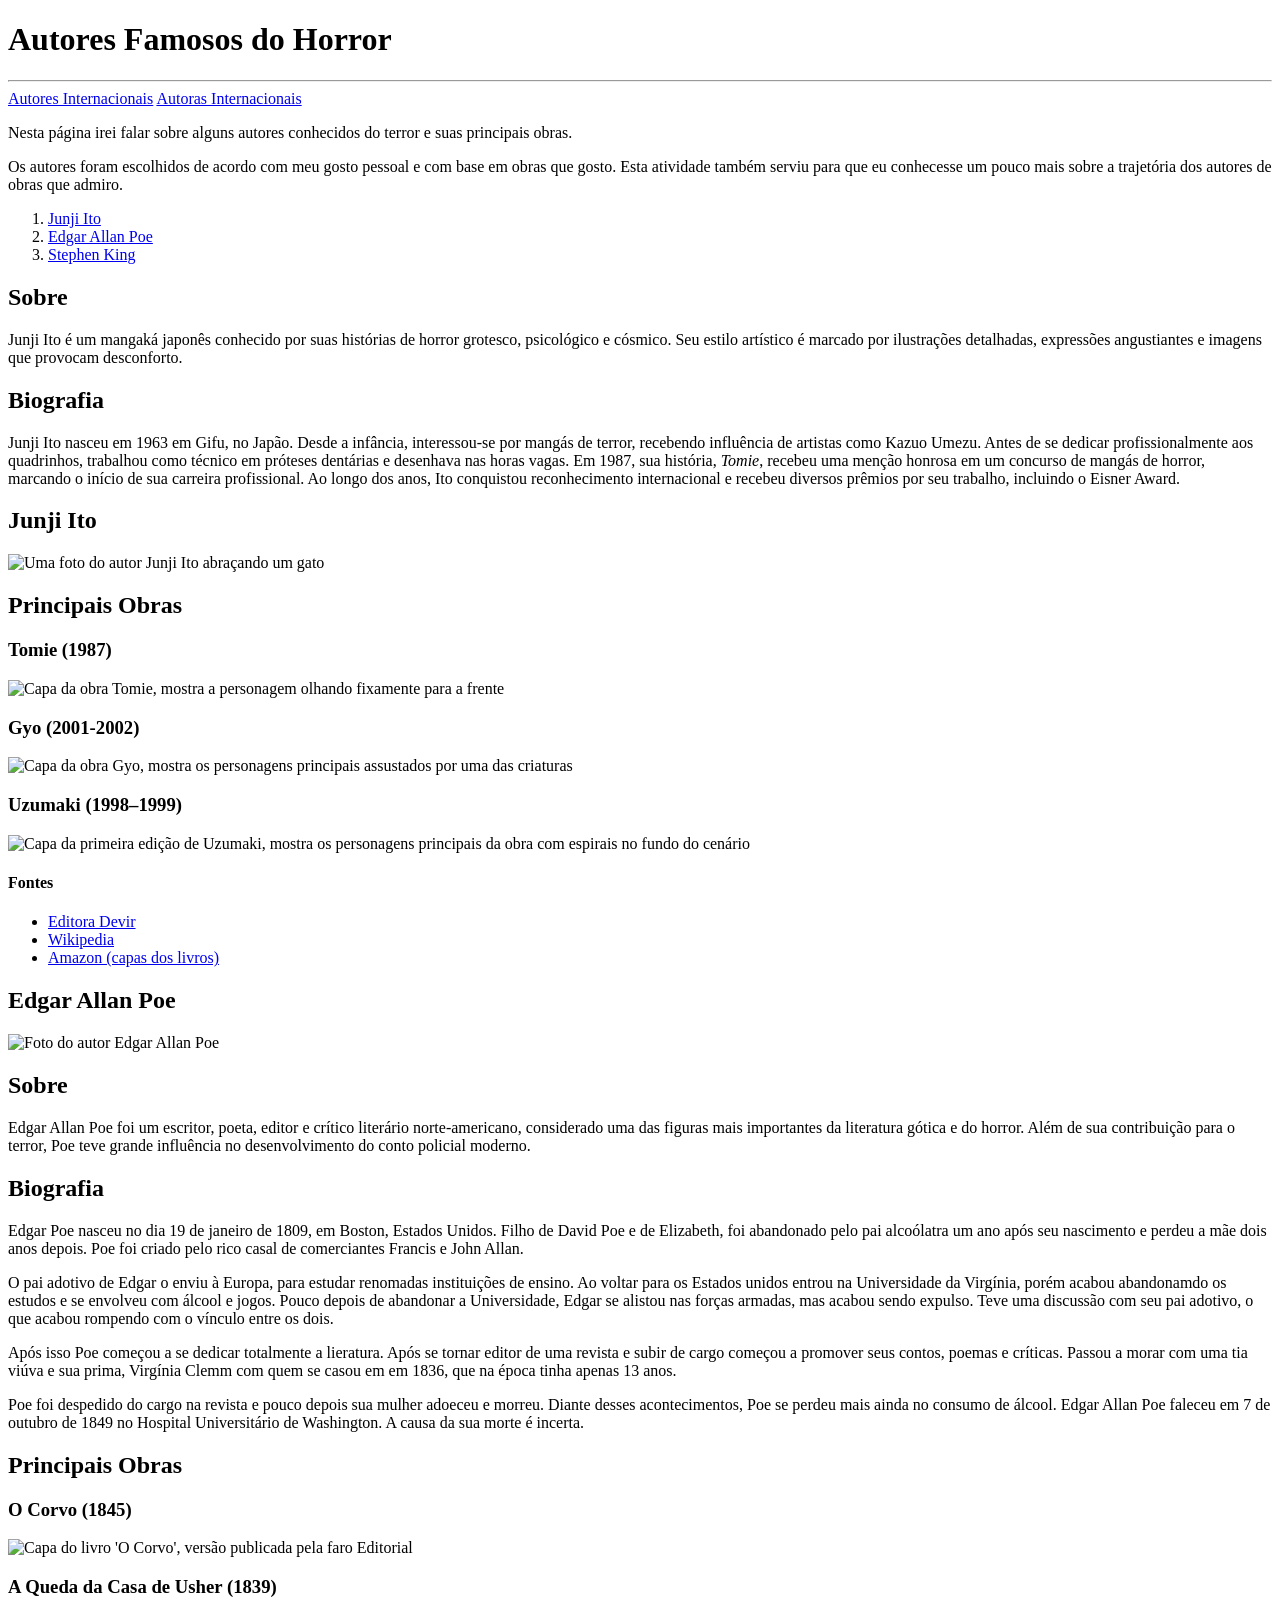
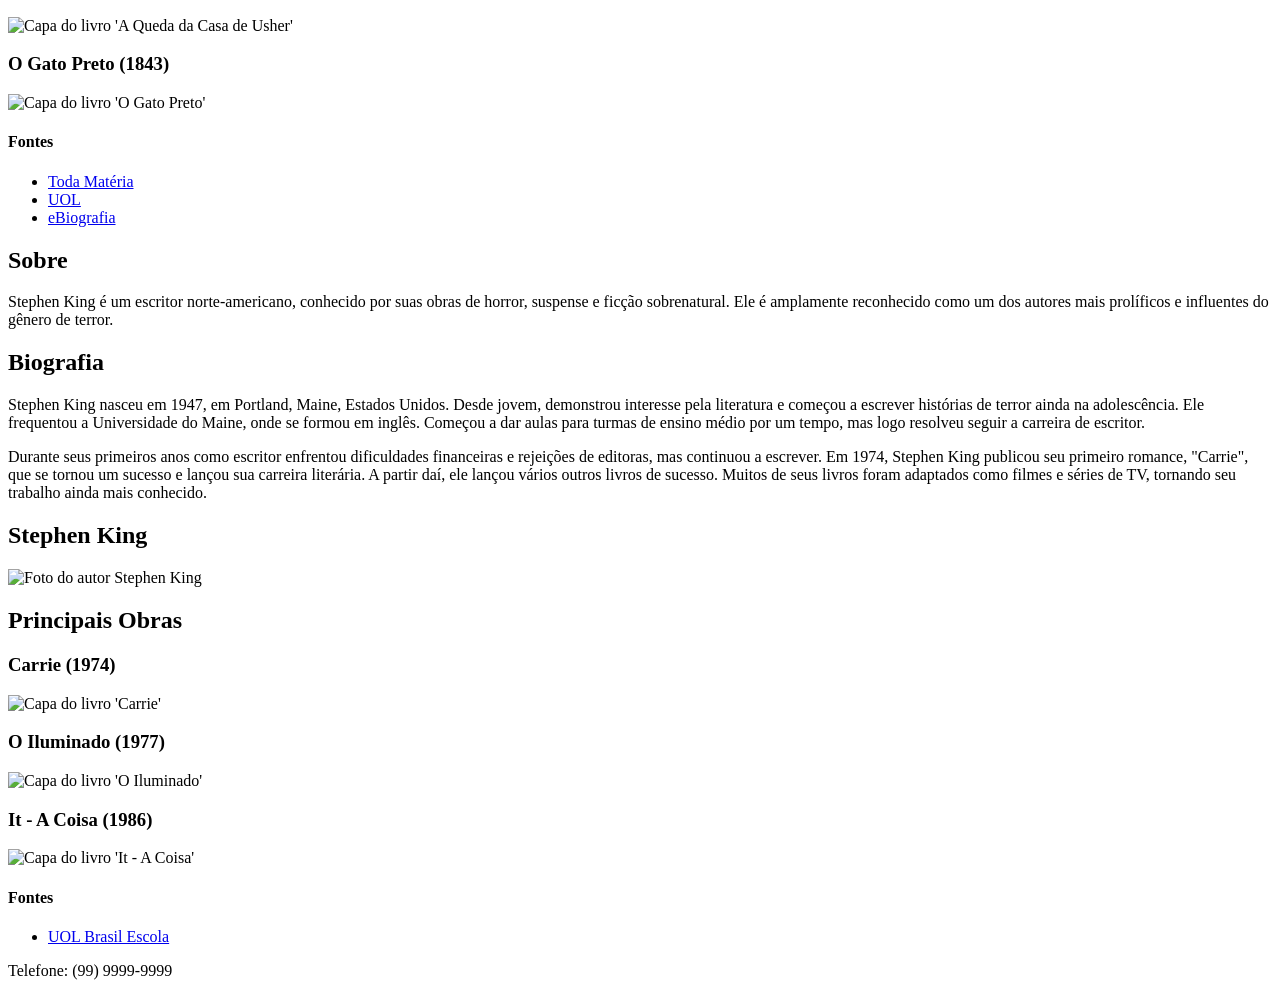
==== index.html @ 61c7def4 "Create index.html" ====
<!DOCTYPE html>
<html lang="pt-br">

<head>
    <meta charset="UTF-8">
    <meta http-equiv="X-UA-Compatible" content="IE=edge">
    <meta name="viewport" content="width=device-width, initial-scale=1.0">
    <title>Autores Famosos do Horror</title>
    <link rel="stylesheet" href="style.css">
    <link rel="preconnect" href="https://fonts.googleapis.com">
    <link rel="preconnect" href="https://fonts.gstatic.com" crossorigin>
    <!-- Fonte Cinzel -->
    <link href="https://fonts.googleapis.com/css2?family=Cinzel:wght@400..900&display=swap" rel="stylesheet">
    <!-- Fonte Lora -->
    <link rel="preconnect" href="https://fonts.googleapis.com">
    <link rel="preconnect" href="https://fonts.gstatic.com" crossorigin>
    <link href="https://fonts.googleapis.com/css2?family=Lora:ital,wght@0,400..700;1,400..700&display=swap"
        rel="stylesheet">

    <script src="script.js" defer></script>
</head>

<body>
    <header class="cabecalho">
        <h1>Autores Famosos do Horror</h1>
        <hr>        
    </header>
    <div class="menu">
        <nav>
            <a href="index.html" class="ativo">Autores Internacionais</a>
            <a href="mulheres.html">Autoras Internacionais</a>
            <span class="indicador"></span>
            
        </nav>
    </div>

    <section id="introducao">
        <p>Nesta página irei falar sobre alguns autores conhecidos do terror e suas principais obras.</p>
        <p>Os autores foram escolhidos de acordo com meu gosto pessoal e com base em obras que gosto. Esta atividade
            também serviu para que eu conhecesse um pouco mais sobre a trajetória dos autores de obras que admiro.</p>

    </section>

    <div class="lista-autores">
        <ol>
            <li><a href="#junji-ito">Junji Ito</a></li>
            <li><a href="#poe">Edgar Allan Poe</a></li>
            <li><a href="#stephen-king">Stephen King</a></li>
        </ol>
    </div>

    <section class="autor">
        <div class="sobre">
            <!-- Explicando porque o autor é conhecido   -->
            <h2>Sobre</h2>
            <p>    Junji Ito é um mangaká japonês conhecido por suas histórias de horror grotesco, psicológico e cósmico.
                Seu estilo artístico é marcado por ilustrações detalhadas, expressões angustiantes e imagens que
                provocam desconforto.

            <div class="biografia">
                <!-- Um pouco da trajetória do autor   -->
                <h2>Biografia</h2>
                <p>    Junji Ito nasceu em 1963 em Gifu, no Japão. Desde a infância, interessou-se por mangás de
                    terror, recebendo influência de artistas como Kazuo Umezu. Antes de se dedicar profissionalmente aos
                    quadrinhos, trabalhou como técnico em próteses dentárias e desenhava nas horas vagas. Em 1987, sua
                    história, <em>Tomie</em>, recebeu uma menção honrosa em um concurso de mangás de horror, marcando o início de sua
                    carreira profissional. Ao longo dos anos, Ito conquistou reconhecimento internacional e recebeu diversos
                    prêmios por seu trabalho, incluindo o Eisner Award.</p>
            </div>
            </p>
        </div>

        <div class="imagem" id="junji-ito">
            <h1>Junji Ito</h1>
            <img width="200px" src="imagens/junji-ito.jpg" alt="Uma foto do autor Junji Ito abraçando um gato ">
        </div>

        <div class="obras">
            <!-- As obras mais conhecidas pelo grande público  -->
            <h2>Principais Obras</h2>

            <article class="obra1">
                <h3>Tomie (1987)</h3>
                <img width="200" src="imagens/tomie.jpg"
                    alt="Capa da obra Tomie, mostra a personagem olhando fixamente para a frente">
            </article>

            <article class="obra2">
                <h3>Gyo (2001-2002)</h3>
                <img src="imagens/gyo.jpg"
                    alt="Capa da obra Gyo, mostra os personagens principais assustados por uma das criaturas"
                    width="200" height="290">
            </article>

            <article class="obra3">

                <h3>Uzumaki (1998–1999)</h3>
                <img src="imagens/uzumaki.jpg"
                    alt="Capa da primeira edição de Uzumaki, mostra os personagens principais da obra com espirais no fundo do cenário"
                    width="200">
                <br>
            </article>            
        </div>
        <div class="fontes">

                <!-- Onde pesquisei as informações   -->
                <h4>Fontes</h4>
                <ul>
                    <li><a href="https://editoradevir.pt/autor/junji-ito/" target="_blank">Editora Devir</a></li>
                    <li><a href="https://pt.wikipedia.org/wiki/Junji_Ito" target="_blank">Wikipedia</a></li>
                    <li><a href="https://www.amazon.com.br/Livros-Junji-Ito/s?rh=n%3A6740748011%2Cp_27%3AJunji%2BIto"
                            target="_blank">Amazon (capas dos livros)</a></li>
                </ul>
            </div>

    </section>

    <!-- Aqui começa a section de outro autor -->

    <section class="autor" id="poe">

        <div class="imagem">
            <h1>Edgar Allan Poe</h1>
            <img width="200px" src="imagens/edgar.jpg" alt="Foto do autor Edgar Allan Poe">
        </div>

        <div class="sobre">
            <!-- Explicando porque o autor é conhecido   -->
            <h2>Sobre</h2>
            <p>    Edgar Allan Poe foi um escritor, poeta, editor e crítico literário norte-americano, considerado uma das
                figuras mais importantes da literatura gótica e do horror. Além de sua contribuição para o terror, Poe
                teve grande influência no desenvolvimento do conto policial moderno.
            </p>

            <div class="biografia">
                <!-- Um pouco da trajetória do autor   -->
                <h2>Biografia</h2>

                <p>    Edgar Poe nasceu no dia 19 de janeiro de 1809, em Boston, Estados Unidos. Filho de David Poe e de
                    Elizabeth,
                    foi abandonado pelo pai alcoólatra um ano após seu nascimento e perdeu a mãe dois anos
                    depois. Poe foi criado pelo rico casal de comerciantes Francis e John Allan.
                </p>

                <p>     O pai adotivo de Edgar o enviu à Europa, para estudar renomadas instituições de ensino. Ao voltar
                    para
                    os Estados unidos entrou na Universidade da Virgínia, porém acabou abandonamdo os estudos e se
                    envolveu
                    com
                    álcool e jogos. Pouco depois de abandonar a Universidade, Edgar se alistou nas forças armadas, mas
                    acabou
                    sendo expulso. Teve uma discussão com seu pai adotivo, o que acabou rompendo com o vínculo entre
                    os dois.
                </p>

                <p>    Após isso Poe começou a se dedicar totalmente a lieratura. Após se tornar editor de uma revista e
                    subir
                    de
                    cargo começou a promover seus contos, poemas e críticas. Passou a morar com uma tia viúva e sua
                    prima,
                    Virgínia Clemm com quem se casou em em 1836, que na época tinha apenas 13 anos.
                </p>

                <p>    Poe foi despedido do cargo na revista e pouco depois sua mulher adoeceu e morreu. Diante desses
                    acontecimentos, Poe se perdeu mais ainda no consumo de álcool. Edgar Allan Poe faleceu em 7 de
                    outubro
                    de
                    1849 no Hospital Universitário de Washington. A causa da sua
                    morte é incerta.</p>
            </div>
        </div>
        
        <div class="obras">
            <!-- As obras mais conhecidas do autor  -->
            <h2>Principais Obras</h2>

            <article class="obra1">
                <h3>O Corvo (1845)</h3>
                <img src="imagens/corvo_1.jpeg" alt="Capa do livro 'O Corvo', versão publicada pela faro Editorial"
                    width="200">
            </article>

            <article class="obra2">
                <h3>A Queda da Casa de Usher (1839)</h3>
                <img src="imagens/casa_1.jpeg" alt="Capa do livro 'A Queda da Casa de Usher'" width="200" height="290">
                <br>
            </article>
            <article class="obra3">
                <h3>O Gato Preto (1843)</h3>
                <img src="imagens/gato1_1.jpeg" alt="Capa do livro 'O Gato Preto'" width="200" height="290">
                <br>
            </article>
            <div class="fontes">
                <!-- Onde pesquisei as informações   -->
                <h4>Fontes</h4>
                <ul>
                    <li><a href="https://www.todamateria.com.br/edgar-allan-poe/" target="_blank">Toda Matéria</a></li>
                    <li><a href="https://brasilescola.uol.com.br/biografia/edgar-allan-poe.htm" target="_blank">UOL</a>
                    </li>
                    <li><a href="https://www.ebiografia.com/edgar_allan_poe/" target="_blank">eBiografia</a></li>
                </ul>
            </div>
        </div>
    </section>

    <section class="autor" id="stephen-king">

        <div class="sobre">
            <!-- Explicando porque o autor é conhecido   -->
            <h2>Sobre</h2>
            <p>    Stephen King é um escritor norte-americano, conhecido por suas obras de horror, suspense e ficção
                sobrenatural. Ele é amplamente reconhecido como um dos autores mais prolíficos e influentes do gênero de
                terror.
            </p>

            <div class="biografia">
                <!-- Um pouco da trajetória do autor   -->
                <h2>Biografia</h2>

                <p>    Stephen King nasceu em 1947, em Portland, Maine, Estados Unidos. Desde jovem, demonstrou
                    interesse pela literatura e começou a escrever histórias de terror ainda na adolescência. Ele
                    frequentou a Universidade do Maine, onde se formou em inglês. Começou a dar aulas para turmas de
                    ensino
                    médio por um tempo, mas logo resolveu seguir a carreira de escritor.</p>

                <p>     Durante seus primeiros anos como escritor
                    enfrentou dificuldades financeiras e rejeições de editoras, mas continuou a escrever.
                    Em 1974, Stephen King publicou seu primeiro romance, "Carrie", que se tornou um sucesso e lançou sua
                    carreira literária. A partir daí, ele lançou vários outros livros de sucesso. Muitos de seus livros
                    foram
                    adaptados como filmes e séries de TV, tornando seu trabalho ainda mais conhecido.</p>

            </div>

        </div>

        <div class="imagem">
            <h1>Stephen King</h1>
            <img width="200px" src="imagens/king.jpg" alt="Foto do autor Stephen King">
        </div>

        <div class="obras">
            <!-- As obras mais conhecidas do autor  -->
            <h2>Principais Obras</h2>

            <article class="obra1">
                <h3>Carrie (1974)</h3>
                <img src="imagens/carrie.jpg" alt="Capa do livro 'Carrie'" width="200" height="290">
                <br>
            </article>

            <article class="obra2">
                <h3>O Iluminado (1977)</h3>
                <img src="imagens/iluminado.jpg" alt="Capa do livro 'O Iluminado'" , width="200" height="290">
            </article>

            <article class="obra3">
                <h3>It - A Coisa (1986)</h3>
                <img src="imagens/it.jpg" alt="Capa do livro 'It - A Coisa'" width="200" height="290 ">
                <br>
            </article>
            <div class="fontes">
                <!-- Onde pesquisei as informações   -->
                <h4>Fontes</h4>
                <ul>
                    <li><a href="https://brasilescola.uol.com.br/biografia/stephen-king.htm" target="_blank">UOL Brasil
                            Escola</a></li>

                </ul>
            </div>
        </div>

    </section>

    <footer>
        <p>Telefone: (99) 9999-9999</p>
    </footer>

</body>

</html>
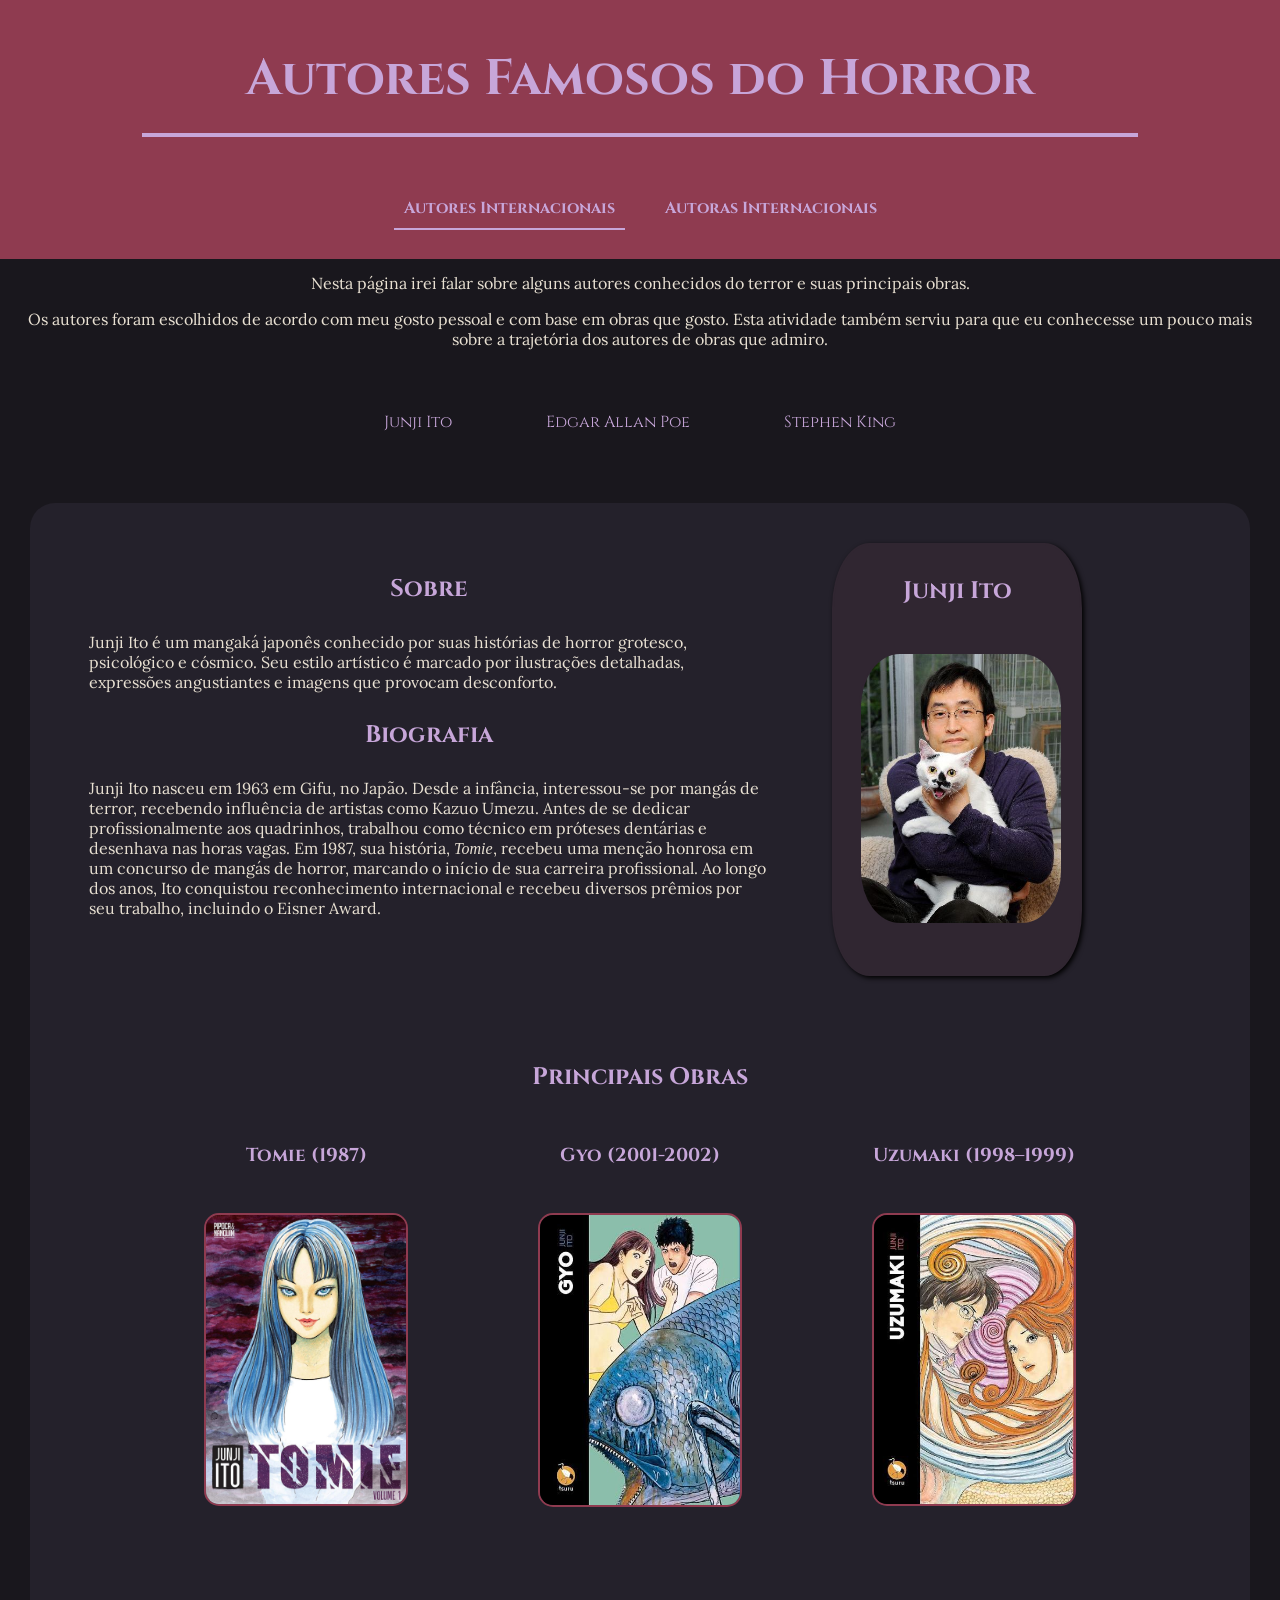
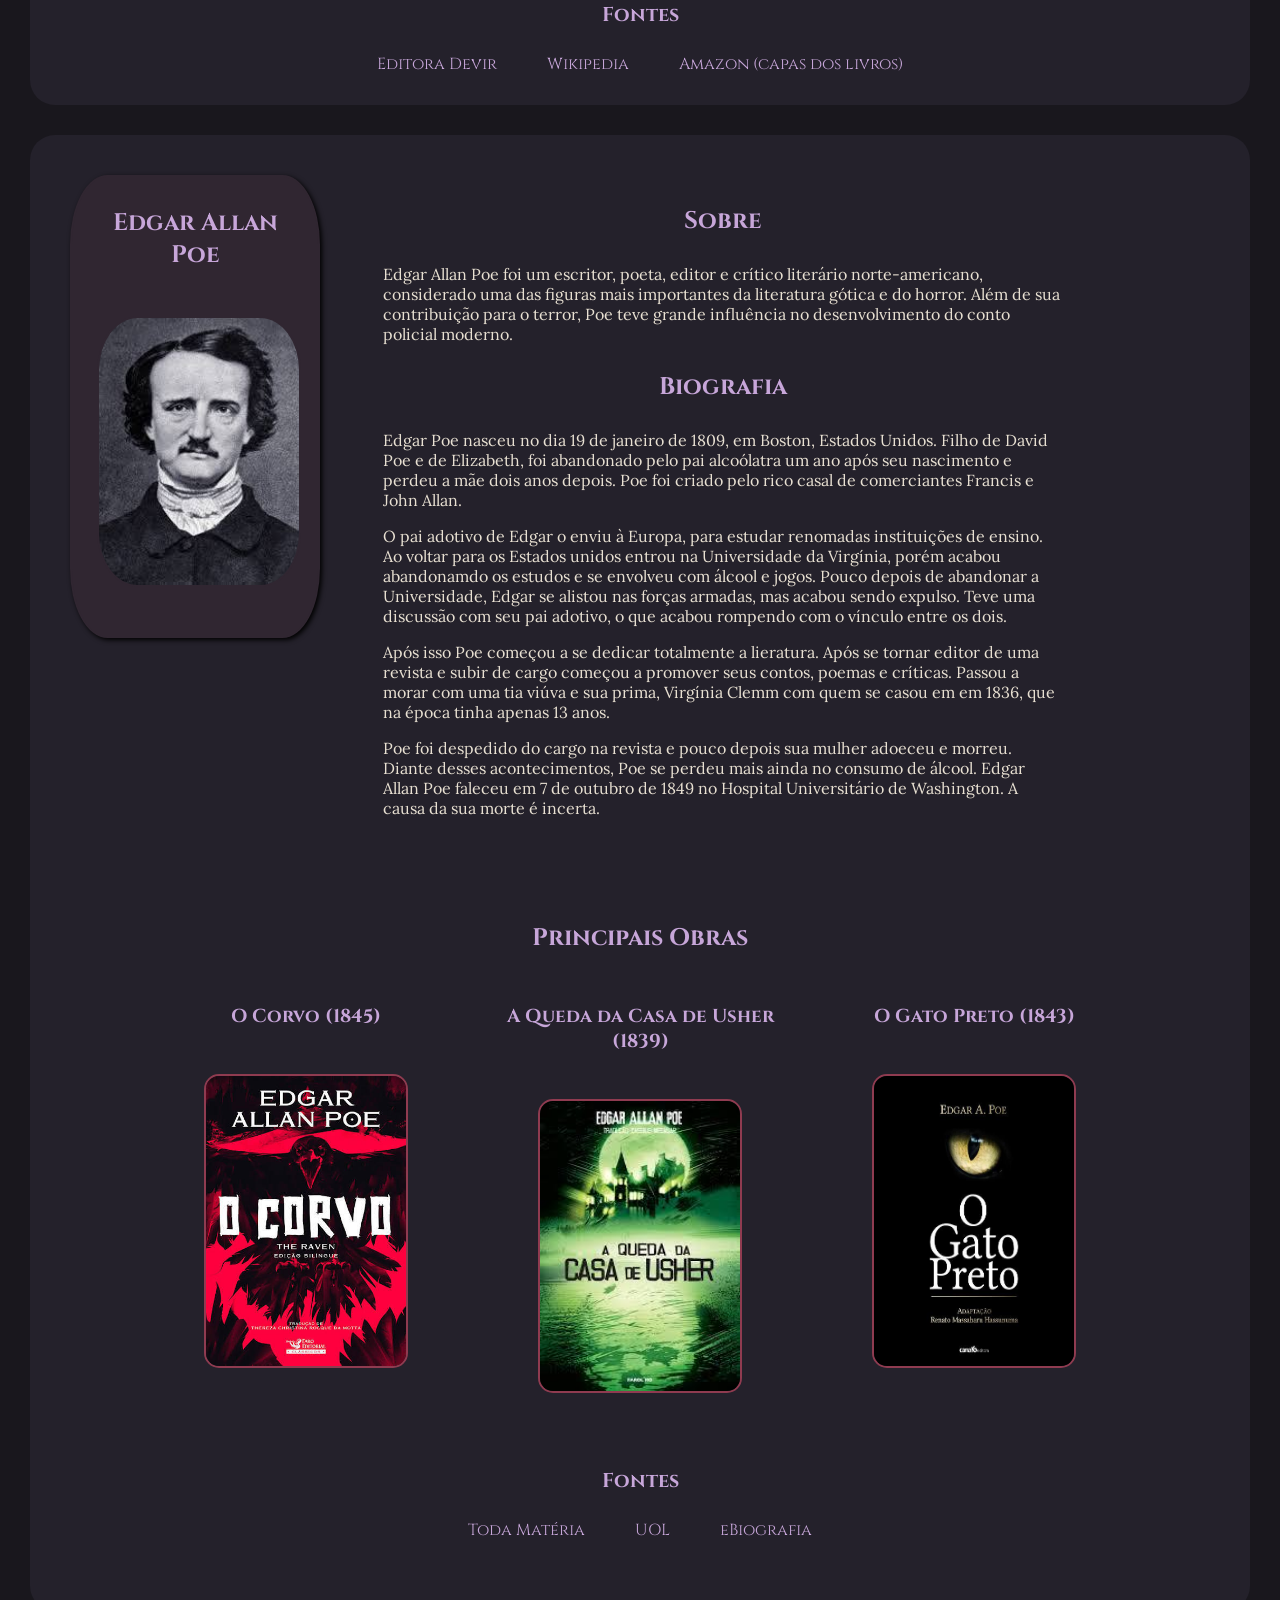
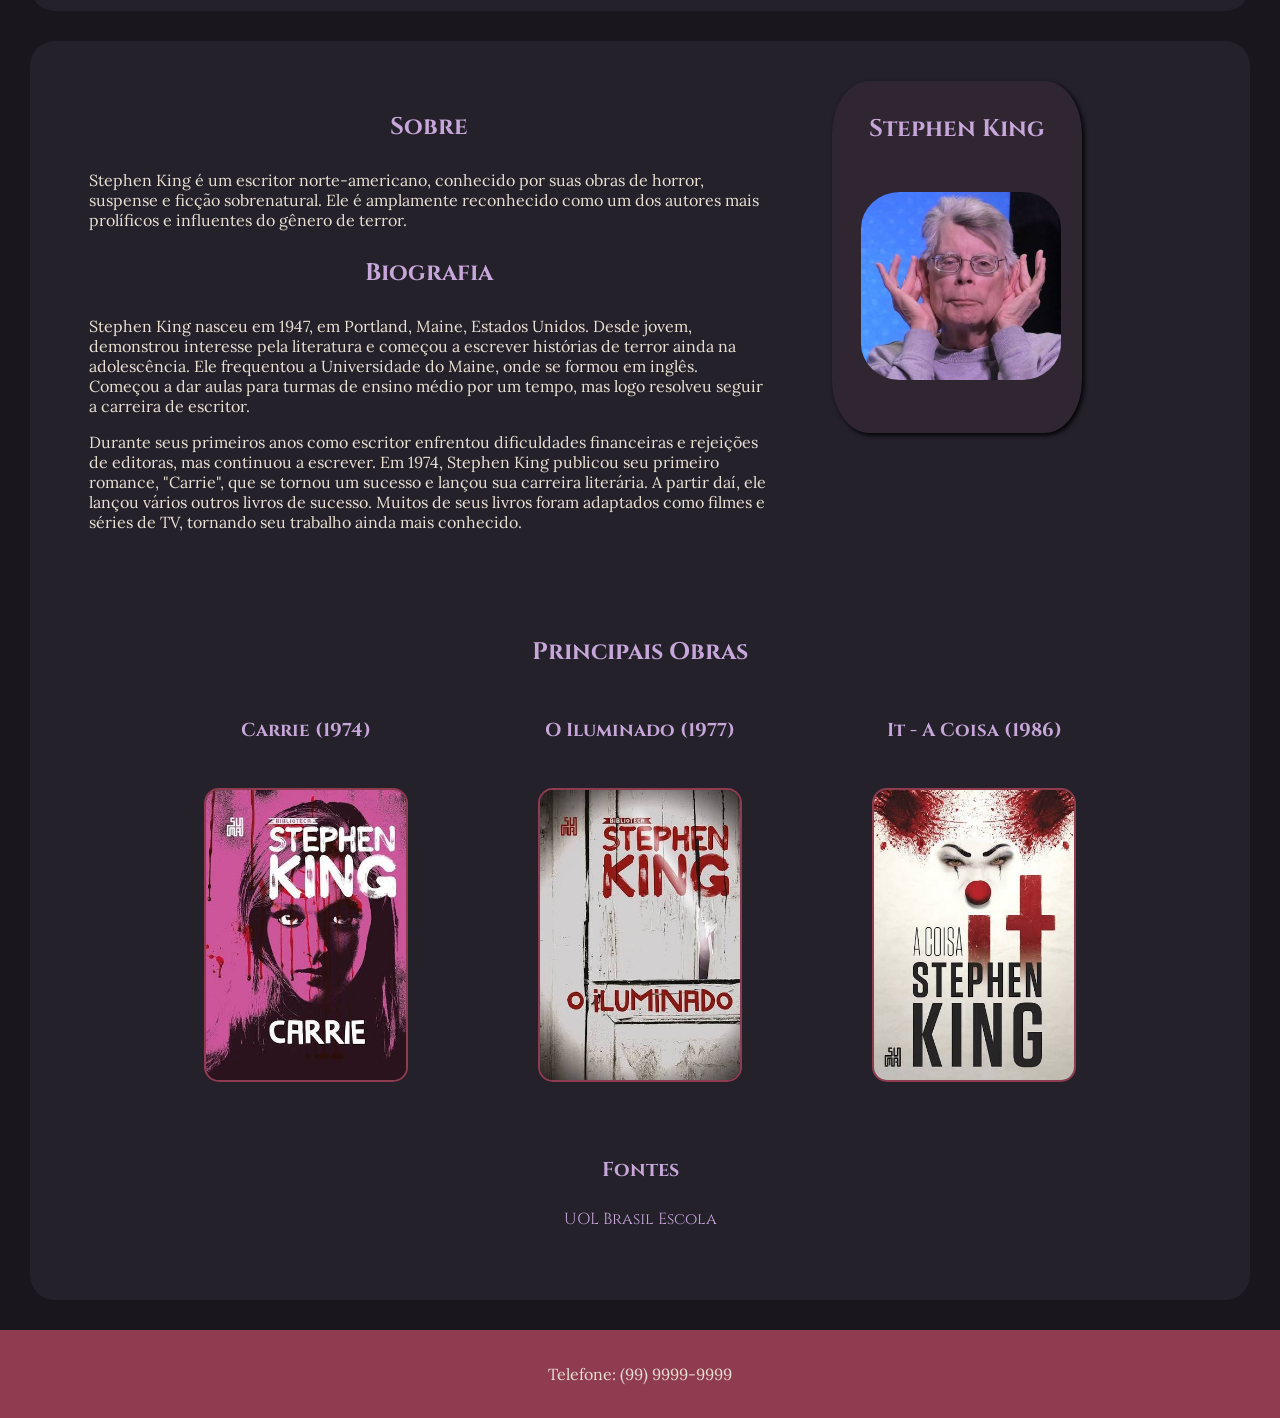
==== commit 9683548a: "Add files via upload" ====
--- a/index.html
+++ b/index.html
@@ -1,281 +1,281 @@
-<!DOCTYPE html>
-<html lang="pt-br">
-
-<head>
-    <meta charset="UTF-8">
-    <meta http-equiv="X-UA-Compatible" content="IE=edge">
-    <meta name="viewport" content="width=device-width, initial-scale=1.0">
-    <title>Autores Famosos do Horror</title>
-    <link rel="stylesheet" href="style.css">
-    <link rel="preconnect" href="https://fonts.googleapis.com">
-    <link rel="preconnect" href="https://fonts.gstatic.com" crossorigin>
-    <!-- Fonte Cinzel -->
-    <link href="https://fonts.googleapis.com/css2?family=Cinzel:wght@400..900&display=swap" rel="stylesheet">
-    <!-- Fonte Lora -->
-    <link rel="preconnect" href="https://fonts.googleapis.com">
-    <link rel="preconnect" href="https://fonts.gstatic.com" crossorigin>
-    <link href="https://fonts.googleapis.com/css2?family=Lora:ital,wght@0,400..700;1,400..700&display=swap"
-        rel="stylesheet">
-
-    <script src="script.js" defer></script>
-</head>
-
-<body>
-    <header class="cabecalho">
-        <h1>Autores Famosos do Horror</h1>
-        <hr>        
-    </header>
-    <div class="menu">
-        <nav>
-            <a href="index.html" class="ativo">Autores Internacionais</a>
-            <a href="mulheres.html">Autoras Internacionais</a>
-            <span class="indicador"></span>
-            
-        </nav>
-    </div>
-
-    <section id="introducao">
-        <p>Nesta página irei falar sobre alguns autores conhecidos do terror e suas principais obras.</p>
-        <p>Os autores foram escolhidos de acordo com meu gosto pessoal e com base em obras que gosto. Esta atividade
-            também serviu para que eu conhecesse um pouco mais sobre a trajetória dos autores de obras que admiro.</p>
-
-    </section>
-
-    <div class="lista-autores">
-        <ol>
-            <li><a href="#junji-ito">Junji Ito</a></li>
-            <li><a href="#poe">Edgar Allan Poe</a></li>
-            <li><a href="#stephen-king">Stephen King</a></li>
-        </ol>
-    </div>
-
-    <section class="autor">
-        <div class="sobre">
-            <!-- Explicando porque o autor é conhecido   -->
-            <h2>Sobre</h2>
-            <p>    Junji Ito é um mangaká japonês conhecido por suas histórias de horror grotesco, psicológico e cósmico.
-                Seu estilo artístico é marcado por ilustrações detalhadas, expressões angustiantes e imagens que
-                provocam desconforto.
-
-            <div class="biografia">
-                <!-- Um pouco da trajetória do autor   -->
-                <h2>Biografia</h2>
-                <p>    Junji Ito nasceu em 1963 em Gifu, no Japão. Desde a infância, interessou-se por mangás de
-                    terror, recebendo influência de artistas como Kazuo Umezu. Antes de se dedicar profissionalmente aos
-                    quadrinhos, trabalhou como técnico em próteses dentárias e desenhava nas horas vagas. Em 1987, sua
-                    história, <em>Tomie</em>, recebeu uma menção honrosa em um concurso de mangás de horror, marcando o início de sua
-                    carreira profissional. Ao longo dos anos, Ito conquistou reconhecimento internacional e recebeu diversos
-                    prêmios por seu trabalho, incluindo o Eisner Award.</p>
-            </div>
-            </p>
-        </div>
-
-        <div class="imagem" id="junji-ito">
-            <h1>Junji Ito</h1>
-            <img width="200px" src="imagens/junji-ito.jpg" alt="Uma foto do autor Junji Ito abraçando um gato ">
-        </div>
-
-        <div class="obras">
-            <!-- As obras mais conhecidas pelo grande público  -->
-            <h2>Principais Obras</h2>
-
-            <article class="obra1">
-                <h3>Tomie (1987)</h3>
-                <img width="200" src="imagens/tomie.jpg"
-                    alt="Capa da obra Tomie, mostra a personagem olhando fixamente para a frente">
-            </article>
-
-            <article class="obra2">
-                <h3>Gyo (2001-2002)</h3>
-                <img src="imagens/gyo.jpg"
-                    alt="Capa da obra Gyo, mostra os personagens principais assustados por uma das criaturas"
-                    width="200" height="290">
-            </article>
-
-            <article class="obra3">
-
-                <h3>Uzumaki (1998–1999)</h3>
-                <img src="imagens/uzumaki.jpg"
-                    alt="Capa da primeira edição de Uzumaki, mostra os personagens principais da obra com espirais no fundo do cenário"
-                    width="200">
-                <br>
-            </article>            
-        </div>
-        <div class="fontes">
-
-                <!-- Onde pesquisei as informações   -->
-                <h4>Fontes</h4>
-                <ul>
-                    <li><a href="https://editoradevir.pt/autor/junji-ito/" target="_blank">Editora Devir</a></li>
-                    <li><a href="https://pt.wikipedia.org/wiki/Junji_Ito" target="_blank">Wikipedia</a></li>
-                    <li><a href="https://www.amazon.com.br/Livros-Junji-Ito/s?rh=n%3A6740748011%2Cp_27%3AJunji%2BIto"
-                            target="_blank">Amazon (capas dos livros)</a></li>
-                </ul>
-            </div>
-
-    </section>
-
-    <!-- Aqui começa a section de outro autor -->
-
-    <section class="autor" id="poe">
-
-        <div class="imagem">
-            <h1>Edgar Allan Poe</h1>
-            <img width="200px" src="imagens/edgar.jpg" alt="Foto do autor Edgar Allan Poe">
-        </div>
-
-        <div class="sobre">
-            <!-- Explicando porque o autor é conhecido   -->
-            <h2>Sobre</h2>
-            <p>    Edgar Allan Poe foi um escritor, poeta, editor e crítico literário norte-americano, considerado uma das
-                figuras mais importantes da literatura gótica e do horror. Além de sua contribuição para o terror, Poe
-                teve grande influência no desenvolvimento do conto policial moderno.
-            </p>
-
-            <div class="biografia">
-                <!-- Um pouco da trajetória do autor   -->
-                <h2>Biografia</h2>
-
-                <p>    Edgar Poe nasceu no dia 19 de janeiro de 1809, em Boston, Estados Unidos. Filho de David Poe e de
-                    Elizabeth,
-                    foi abandonado pelo pai alcoólatra um ano após seu nascimento e perdeu a mãe dois anos
-                    depois. Poe foi criado pelo rico casal de comerciantes Francis e John Allan.
-                </p>
-
-                <p>     O pai adotivo de Edgar o enviu à Europa, para estudar renomadas instituições de ensino. Ao voltar
-                    para
-                    os Estados unidos entrou na Universidade da Virgínia, porém acabou abandonamdo os estudos e se
-                    envolveu
-                    com
-                    álcool e jogos. Pouco depois de abandonar a Universidade, Edgar se alistou nas forças armadas, mas
-                    acabou
-                    sendo expulso. Teve uma discussão com seu pai adotivo, o que acabou rompendo com o vínculo entre
-                    os dois.
-                </p>
-
-                <p>    Após isso Poe começou a se dedicar totalmente a lieratura. Após se tornar editor de uma revista e
-                    subir
-                    de
-                    cargo começou a promover seus contos, poemas e críticas. Passou a morar com uma tia viúva e sua
-                    prima,
-                    Virgínia Clemm com quem se casou em em 1836, que na época tinha apenas 13 anos.
-                </p>
-
-                <p>    Poe foi despedido do cargo na revista e pouco depois sua mulher adoeceu e morreu. Diante desses
-                    acontecimentos, Poe se perdeu mais ainda no consumo de álcool. Edgar Allan Poe faleceu em 7 de
-                    outubro
-                    de
-                    1849 no Hospital Universitário de Washington. A causa da sua
-                    morte é incerta.</p>
-            </div>
-        </div>
-        
-        <div class="obras">
-            <!-- As obras mais conhecidas do autor  -->
-            <h2>Principais Obras</h2>
-
-            <article class="obra1">
-                <h3>O Corvo (1845)</h3>
-                <img src="imagens/corvo_1.jpeg" alt="Capa do livro 'O Corvo', versão publicada pela faro Editorial"
-                    width="200">
-            </article>
-
-            <article class="obra2">
-                <h3>A Queda da Casa de Usher (1839)</h3>
-                <img src="imagens/casa_1.jpeg" alt="Capa do livro 'A Queda da Casa de Usher'" width="200" height="290">
-                <br>
-            </article>
-            <article class="obra3">
-                <h3>O Gato Preto (1843)</h3>
-                <img src="imagens/gato1_1.jpeg" alt="Capa do livro 'O Gato Preto'" width="200" height="290">
-                <br>
-            </article>
-            <div class="fontes">
-                <!-- Onde pesquisei as informações   -->
-                <h4>Fontes</h4>
-                <ul>
-                    <li><a href="https://www.todamateria.com.br/edgar-allan-poe/" target="_blank">Toda Matéria</a></li>
-                    <li><a href="https://brasilescola.uol.com.br/biografia/edgar-allan-poe.htm" target="_blank">UOL</a>
-                    </li>
-                    <li><a href="https://www.ebiografia.com/edgar_allan_poe/" target="_blank">eBiografia</a></li>
-                </ul>
-            </div>
-        </div>
-    </section>
-
-    <section class="autor" id="stephen-king">
-
-        <div class="sobre">
-            <!-- Explicando porque o autor é conhecido   -->
-            <h2>Sobre</h2>
-            <p>    Stephen King é um escritor norte-americano, conhecido por suas obras de horror, suspense e ficção
-                sobrenatural. Ele é amplamente reconhecido como um dos autores mais prolíficos e influentes do gênero de
-                terror.
-            </p>
-
-            <div class="biografia">
-                <!-- Um pouco da trajetória do autor   -->
-                <h2>Biografia</h2>
-
-                <p>    Stephen King nasceu em 1947, em Portland, Maine, Estados Unidos. Desde jovem, demonstrou
-                    interesse pela literatura e começou a escrever histórias de terror ainda na adolescência. Ele
-                    frequentou a Universidade do Maine, onde se formou em inglês. Começou a dar aulas para turmas de
-                    ensino
-                    médio por um tempo, mas logo resolveu seguir a carreira de escritor.</p>
-
-                <p>     Durante seus primeiros anos como escritor
-                    enfrentou dificuldades financeiras e rejeições de editoras, mas continuou a escrever.
-                    Em 1974, Stephen King publicou seu primeiro romance, "Carrie", que se tornou um sucesso e lançou sua
-                    carreira literária. A partir daí, ele lançou vários outros livros de sucesso. Muitos de seus livros
-                    foram
-                    adaptados como filmes e séries de TV, tornando seu trabalho ainda mais conhecido.</p>
-
-            </div>
-
-        </div>
-
-        <div class="imagem">
-            <h1>Stephen King</h1>
-            <img width="200px" src="imagens/king.jpg" alt="Foto do autor Stephen King">
-        </div>
-
-        <div class="obras">
-            <!-- As obras mais conhecidas do autor  -->
-            <h2>Principais Obras</h2>
-
-            <article class="obra1">
-                <h3>Carrie (1974)</h3>
-                <img src="imagens/carrie.jpg" alt="Capa do livro 'Carrie'" width="200" height="290">
-                <br>
-            </article>
-
-            <article class="obra2">
-                <h3>O Iluminado (1977)</h3>
-                <img src="imagens/iluminado.jpg" alt="Capa do livro 'O Iluminado'" , width="200" height="290">
-            </article>
-
-            <article class="obra3">
-                <h3>It - A Coisa (1986)</h3>
-                <img src="imagens/it.jpg" alt="Capa do livro 'It - A Coisa'" width="200" height="290 ">
-                <br>
-            </article>
-            <div class="fontes">
-                <!-- Onde pesquisei as informações   -->
-                <h4>Fontes</h4>
-                <ul>
-                    <li><a href="https://brasilescola.uol.com.br/biografia/stephen-king.htm" target="_blank">UOL Brasil
-                            Escola</a></li>
-
-                </ul>
-            </div>
-        </div>
-
-    </section>
-
-    <footer>
-        <p>Telefone: (99) 9999-9999</p>
-    </footer>
-
-</body>
-
-</html>
+<!DOCTYPE html>
+<html lang="pt-br">
+
+<head>
+    <meta charset="UTF-8">
+    <meta http-equiv="X-UA-Compatible" content="IE=edge">
+    <meta name="viewport" content="width=device-width, initial-scale=1.0">
+    <title>Autores Famosos do Horror</title>
+    <link rel="stylesheet" href="style.css">
+    <link rel="preconnect" href="https://fonts.googleapis.com">
+    <link rel="preconnect" href="https://fonts.gstatic.com" crossorigin>
+    <!-- Fonte Cinzel -->
+    <link href="https://fonts.googleapis.com/css2?family=Cinzel:wght@400..900&display=swap" rel="stylesheet">
+    <!-- Fonte Lora -->
+    <link rel="preconnect" href="https://fonts.googleapis.com">
+    <link rel="preconnect" href="https://fonts.gstatic.com" crossorigin>
+    <link href="https://fonts.googleapis.com/css2?family=Lora:ital,wght@0,400..700;1,400..700&display=swap"
+        rel="stylesheet">
+
+    <script src="script.js" defer></script>
+</head>
+
+<body>
+    <header class="cabecalho">
+        <h1>Autores Famosos do Horror</h1>
+        <hr>        
+    </header>
+    <div class="menu">
+        <nav>
+            <a href="index.html" class="ativo">Autores Internacionais</a>
+            <a href="mulheres.html">Autoras Internacionais</a>
+            <span class="indicador"></span>
+            
+        </nav>
+    </div>
+
+    <section id="introducao">
+        <p>Nesta página irei falar sobre alguns autores conhecidos do terror e suas principais obras.</p>
+        <p>Os autores foram escolhidos de acordo com meu gosto pessoal e com base em obras que gosto. Esta atividade
+            também serviu para que eu conhecesse um pouco mais sobre a trajetória dos autores de obras que admiro.</p>
+
+    </section>
+
+    <div class="lista-autores">
+        <ol>
+            <li><a href="#junji-ito">Junji Ito</a></li>
+            <li><a href="#poe">Edgar Allan Poe</a></li>
+            <li><a href="#stephen-king">Stephen King</a></li>
+        </ol>
+    </div>
+
+    <section class="autor">
+        <div class="sobre">
+            <!-- Explicando porque o autor é conhecido   -->
+            <h2>Sobre</h2>
+            <p>    Junji Ito é um mangaká japonês conhecido por suas histórias de horror grotesco, psicológico e cósmico.
+                Seu estilo artístico é marcado por ilustrações detalhadas, expressões angustiantes e imagens que
+                provocam desconforto.
+
+            <div class="biografia">
+                <!-- Um pouco da trajetória do autor   -->
+                <h2>Biografia</h2>
+                <p>    Junji Ito nasceu em 1963 em Gifu, no Japão. Desde a infância, interessou-se por mangás de
+                    terror, recebendo influência de artistas como Kazuo Umezu. Antes de se dedicar profissionalmente aos
+                    quadrinhos, trabalhou como técnico em próteses dentárias e desenhava nas horas vagas. Em 1987, sua
+                    história, <em>Tomie</em>, recebeu uma menção honrosa em um concurso de mangás de horror, marcando o início de sua
+                    carreira profissional. Ao longo dos anos, Ito conquistou reconhecimento internacional e recebeu diversos
+                    prêmios por seu trabalho, incluindo o Eisner Award.</p>
+            </div>
+            </p>
+        </div>
+
+        <div class="imagem" id="junji-ito">
+            <h1>Junji Ito</h1>
+            <img width="200px" src="imagens/junji-ito.jpg" alt="Uma foto do autor Junji Ito abraçando um gato ">
+        </div>
+
+        <div class="obras">
+            <!-- As obras mais conhecidas pelo grande público  -->
+            <h2>Principais Obras</h2>
+
+            <article class="obra1">
+                <h3>Tomie (1987)</h3>
+                <img width="200" src="imagens/tomie.jpg"
+                    alt="Capa da obra Tomie, mostra a personagem olhando fixamente para a frente">
+            </article>
+
+            <article class="obra2">
+                <h3>Gyo (2001-2002)</h3>
+                <img src="imagens/gyo.jpg"
+                    alt="Capa da obra Gyo, mostra os personagens principais assustados por uma das criaturas"
+                    width="200" height="290">
+            </article>
+
+            <article class="obra3">
+
+                <h3>Uzumaki (1998–1999)</h3>
+                <img src="imagens/uzumaki.jpg"
+                    alt="Capa da primeira edição de Uzumaki, mostra os personagens principais da obra com espirais no fundo do cenário"
+                    width="200">
+                <br>
+            </article>            
+        </div>
+        <div class="fontes">
+
+                <!-- Onde pesquisei as informações   -->
+                <h4>Fontes</h4>
+                <ul>
+                    <li><a href="https://editoradevir.pt/autor/junji-ito/" target="_blank">Editora Devir</a></li>
+                    <li><a href="https://pt.wikipedia.org/wiki/Junji_Ito" target="_blank">Wikipedia</a></li>
+                    <li><a href="https://www.amazon.com.br/Livros-Junji-Ito/s?rh=n%3A6740748011%2Cp_27%3AJunji%2BIto"
+                            target="_blank">Amazon (capas dos livros)</a></li>
+                </ul>
+            </div>
+
+    </section>
+
+    <!-- Aqui começa a section de outro autor -->
+
+    <section class="autor" id="poe">
+
+        <div class="imagem">
+            <h1>Edgar Allan Poe</h1>
+            <img width="200px" src="imagens/edgar.jpg" alt="Foto do autor Edgar Allan Poe">
+        </div>
+
+        <div class="sobre">
+            <!-- Explicando porque o autor é conhecido   -->
+            <h2>Sobre</h2>
+            <p>    Edgar Allan Poe foi um escritor, poeta, editor e crítico literário norte-americano, considerado uma das
+                figuras mais importantes da literatura gótica e do horror. Além de sua contribuição para o terror, Poe
+                teve grande influência no desenvolvimento do conto policial moderno.
+            </p>
+
+            <div class="biografia">
+                <!-- Um pouco da trajetória do autor   -->
+                <h2>Biografia</h2>
+
+                <p>    Edgar Poe nasceu no dia 19 de janeiro de 1809, em Boston, Estados Unidos. Filho de David Poe e de
+                    Elizabeth,
+                    foi abandonado pelo pai alcoólatra um ano após seu nascimento e perdeu a mãe dois anos
+                    depois. Poe foi criado pelo rico casal de comerciantes Francis e John Allan.
+                </p>
+
+                <p>     O pai adotivo de Edgar o enviu à Europa, para estudar renomadas instituições de ensino. Ao voltar
+                    para
+                    os Estados unidos entrou na Universidade da Virgínia, porém acabou abandonamdo os estudos e se
+                    envolveu
+                    com
+                    álcool e jogos. Pouco depois de abandonar a Universidade, Edgar se alistou nas forças armadas, mas
+                    acabou
+                    sendo expulso. Teve uma discussão com seu pai adotivo, o que acabou rompendo com o vínculo entre
+                    os dois.
+                </p>
+
+                <p>    Após isso Poe começou a se dedicar totalmente a lieratura. Após se tornar editor de uma revista e
+                    subir
+                    de
+                    cargo começou a promover seus contos, poemas e críticas. Passou a morar com uma tia viúva e sua
+                    prima,
+                    Virgínia Clemm com quem se casou em em 1836, que na época tinha apenas 13 anos.
+                </p>
+
+                <p>    Poe foi despedido do cargo na revista e pouco depois sua mulher adoeceu e morreu. Diante desses
+                    acontecimentos, Poe se perdeu mais ainda no consumo de álcool. Edgar Allan Poe faleceu em 7 de
+                    outubro
+                    de
+                    1849 no Hospital Universitário de Washington. A causa da sua
+                    morte é incerta.</p>
+            </div>
+        </div>
+        
+        <div class="obras">
+            <!-- As obras mais conhecidas do autor  -->
+            <h2>Principais Obras</h2>
+
+            <article class="obra1">
+                <h3>O Corvo (1845)</h3>
+                <img src="imagens/corvo_1.jpeg" alt="Capa do livro 'O Corvo', versão publicada pela faro Editorial"
+                    width="200">
+            </article>
+
+            <article class="obra2">
+                <h3>A Queda da Casa de Usher (1839)</h3>
+                <img src="imagens/casa_1.jpeg" alt="Capa do livro 'A Queda da Casa de Usher'" width="200" height="290">
+                <br>
+            </article>
+            <article class="obra3">
+                <h3>O Gato Preto (1843)</h3>
+                <img src="imagens/gato1_1.jpeg" alt="Capa do livro 'O Gato Preto'" width="200" height="290">
+                <br>
+            </article>
+            <div class="fontes">
+                <!-- Onde pesquisei as informações   -->
+                <h4>Fontes</h4>
+                <ul>
+                    <li><a href="https://www.todamateria.com.br/edgar-allan-poe/" target="_blank">Toda Matéria</a></li>
+                    <li><a href="https://brasilescola.uol.com.br/biografia/edgar-allan-poe.htm" target="_blank">UOL</a>
+                    </li>
+                    <li><a href="https://www.ebiografia.com/edgar_allan_poe/" target="_blank">eBiografia</a></li>
+                </ul>
+            </div>
+        </div>
+    </section>
+
+    <section class="autor" id="stephen-king">
+
+        <div class="sobre">
+            <!-- Explicando porque o autor é conhecido   -->
+            <h2>Sobre</h2>
+            <p>    Stephen King é um escritor norte-americano, conhecido por suas obras de horror, suspense e ficção
+                sobrenatural. Ele é amplamente reconhecido como um dos autores mais prolíficos e influentes do gênero de
+                terror.
+            </p>
+
+            <div class="biografia">
+                <!-- Um pouco da trajetória do autor   -->
+                <h2>Biografia</h2>
+
+                <p>    Stephen King nasceu em 1947, em Portland, Maine, Estados Unidos. Desde jovem, demonstrou
+                    interesse pela literatura e começou a escrever histórias de terror ainda na adolescência. Ele
+                    frequentou a Universidade do Maine, onde se formou em inglês. Começou a dar aulas para turmas de
+                    ensino
+                    médio por um tempo, mas logo resolveu seguir a carreira de escritor.</p>
+
+                <p>     Durante seus primeiros anos como escritor
+                    enfrentou dificuldades financeiras e rejeições de editoras, mas continuou a escrever.
+                    Em 1974, Stephen King publicou seu primeiro romance, "Carrie", que se tornou um sucesso e lançou sua
+                    carreira literária. A partir daí, ele lançou vários outros livros de sucesso. Muitos de seus livros
+                    foram
+                    adaptados como filmes e séries de TV, tornando seu trabalho ainda mais conhecido.</p>
+
+            </div>
+
+        </div>
+
+        <div class="imagem">
+            <h1>Stephen King</h1>
+            <img width="200px" src="imagens/king.jpg" alt="Foto do autor Stephen King">
+        </div>
+
+        <div class="obras">
+            <!-- As obras mais conhecidas do autor  -->
+            <h2>Principais Obras</h2>
+
+            <article class="obra1">
+                <h3>Carrie (1974)</h3>
+                <img src="imagens/carrie.jpg" alt="Capa do livro 'Carrie'" width="200" height="290">
+                <br>
+            </article>
+
+            <article class="obra2">
+                <h3>O Iluminado (1977)</h3>
+                <img src="imagens/iluminado.jpg" alt="Capa do livro 'O Iluminado'" , width="200" height="290">
+            </article>
+
+            <article class="obra3">
+                <h3>It - A Coisa (1986)</h3>
+                <img src="imagens/it.jpg" alt="Capa do livro 'It - A Coisa'" width="200" height="290 ">
+                <br>
+            </article>
+            <div class="fontes">
+                <!-- Onde pesquisei as informações   -->
+                <h4>Fontes</h4>
+                <ul>
+                    <li><a href="https://brasilescola.uol.com.br/biografia/stephen-king.htm" target="_blank">UOL Brasil
+                            Escola</a></li>
+
+                </ul>
+            </div>
+        </div>
+
+    </section>
+
+    <footer>
+        <p>Telefone: (99) 9999-9999</p>
+    </footer>
+
+</body>
+
+</html>
--- a/style.css
+++ b/style.css
@@ -0,0 +1,239 @@
+* {
+    margin: 0;
+    padding: 0;
+}
+
+.cabecalho {
+    background-color: #8f3b50;
+    color: aliceblue;
+    text-align: center;
+    justify-content: center;
+    padding: 20px;
+    margin-bottom: 0px;
+}
+
+.cabecalho h1 {
+    font-size: 50px;
+    margin-bottom: 10px;
+
+}
+
+h1, h2, h3, h4{
+    color: #c7a6d9;
+    font-family: "Cinzel", serif;
+    justify-content: center;
+    text-align: center;
+    padding: 10px;
+    margin: 15px;
+}
+
+
+h4 {
+    font-size: 20px;
+}
+
+a {
+    color: #c7a6d9;
+    font-family: "Cinzel", serif;
+    text-decoration: none;
+    margin: 15px;
+    padding: 10px;
+}
+
+.menu {
+    background-color: #8f3b50;
+    display: flex;
+    text-align: center;
+    justify-content: center;
+    position: sticky;
+    top: 0;
+    z-index: 100;
+    /* background-color: #3b202d; */    
+    padding: 15px;
+    font-weight: bold;
+}
+.menu nav{
+    position: relative;
+    display: flex;
+    text-align: center;
+
+}
+
+.menu a{    
+    position: relative;
+    display: inline-block;
+}
+
+.menu a::after{
+    content: "";
+    position: absolute;
+    bottom: -1px;
+    left: 0;
+    width:100%;
+    height: 2px;
+    background-color: #c7a6d9;
+
+    
+    transform: scaleX(0);
+    transform-origin: left;
+    transition: width o.3s ease;
+}
+
+.menu a.ativo::after{
+    transform: scaleX(1)
+}
+
+.menu a:hover::after {
+    transform: scaleX(1);
+}
+
+.indicador{
+    position: absolute;
+    bottom: 0;
+    left: 0;
+    width: 0;
+    height: 2px;
+    background-color: #c7a6d9;
+    transition: left 0.3 ease, width o.3s ease;
+    pointer-events: none;
+}
+
+hr {
+    margin: auto;
+    padding: 1px;
+    width: 80%;
+    border: 1px solid #c7a6d9;
+    justify-content: center;
+    text-align: center;
+    background-color: #c7a6d9;    
+}
+
+body {
+    background-color: #19171d;
+
+}
+
+#introducao {
+    margin: 10px;
+    justify-content: center;
+    text-align: center;
+}
+
+.lista-autores li {
+    display: inline-block;
+    padding: 10px;
+    margin: 10px;
+    justify-content: center;
+    color: rgb(126, 153, 142);
+}
+
+ol {
+    margin-top: 20px;
+    padding: 20px;
+    justify-content: space-evenly;
+    list-style-type: none;
+    text-align: center;
+}
+
+li {
+    font-family: "Lora", serif;
+    color: #e8e0d2;
+}
+
+ul {
+    list-style-type: none;
+}
+
+p {
+    margin: 12px;
+    padding: 2px;
+    justify-content: center;
+    font-family: "Lora", serif;
+    color: #e8e0d2;
+}
+
+.autor {
+    background-color: #24212b;
+    padding: 20px;
+    margin: 30px;
+    border-radius: 25px;
+}
+
+img {
+    border: solid 2px #8f3b50;
+    border-radius: 15px;
+    justify-content: center;
+    margin: 20px;
+}
+
+.imagem {
+    background-color: #302631;
+    justify-content: center;
+    text-align: center;
+    color: rgb(239, 247, 244);
+    border-radius: 15%;
+    border: solid 2px #302631;
+    box-shadow: 2px 2px 5px #000000;
+    width: 20%;  
+    align-items: center;      
+}
+
+.imagem img {    
+    border-radius: 20%;
+    border: solid 2px #302631;
+    margin-bottom: 40px;
+}
+
+.sobre {
+    width: 60%;
+    align-items: center
+}
+
+.imagem,
+.sobre {
+    display: inline-block;
+    vertical-align: top;
+    gap: 15px;
+    padding: 5px;
+    margin: 20px;
+}
+
+.obras {
+    margin: 20px;
+    padding: 20px;
+    justify-content: center;
+    text-align: center;
+}
+
+.obra1, .obra2, .obra3 {
+    width: 30%;
+    display: inline-block;
+    vertical-align: top;
+    justify-content: center;
+    text-align: center;
+
+}
+
+.fontes {
+    margin-top: 20px;
+    justify-content: center;
+    text-align: center;
+    margin-bottom: 5px;
+    padding: 5px;
+}
+
+.fontes ul {
+    width: 35;
+    display: flex;
+    flex-direction: row;
+    justify-content: center;
+    text-align: center;
+}
+
+footer {
+    background-color: #8f3b50;
+    color: aliceblue;
+    text-align: center;
+    justify-content: center;
+    padding: 20px;
+}
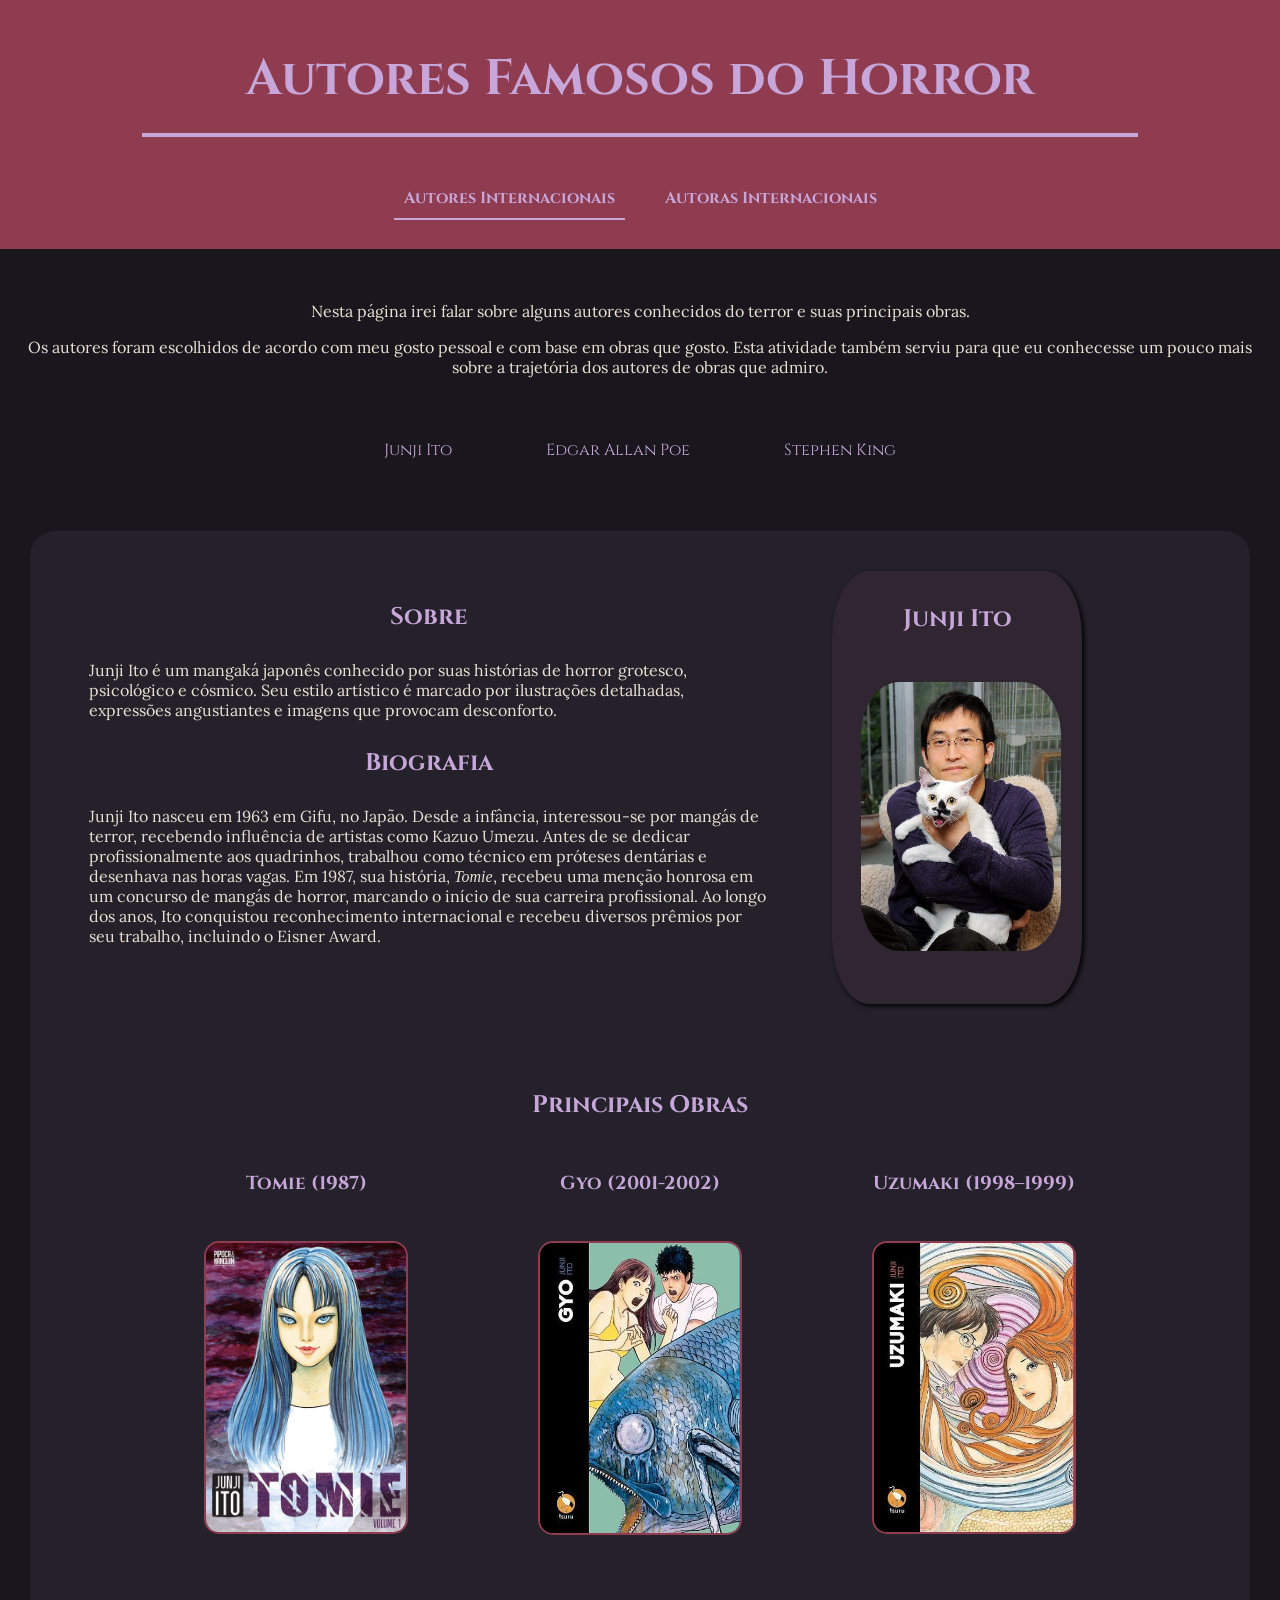
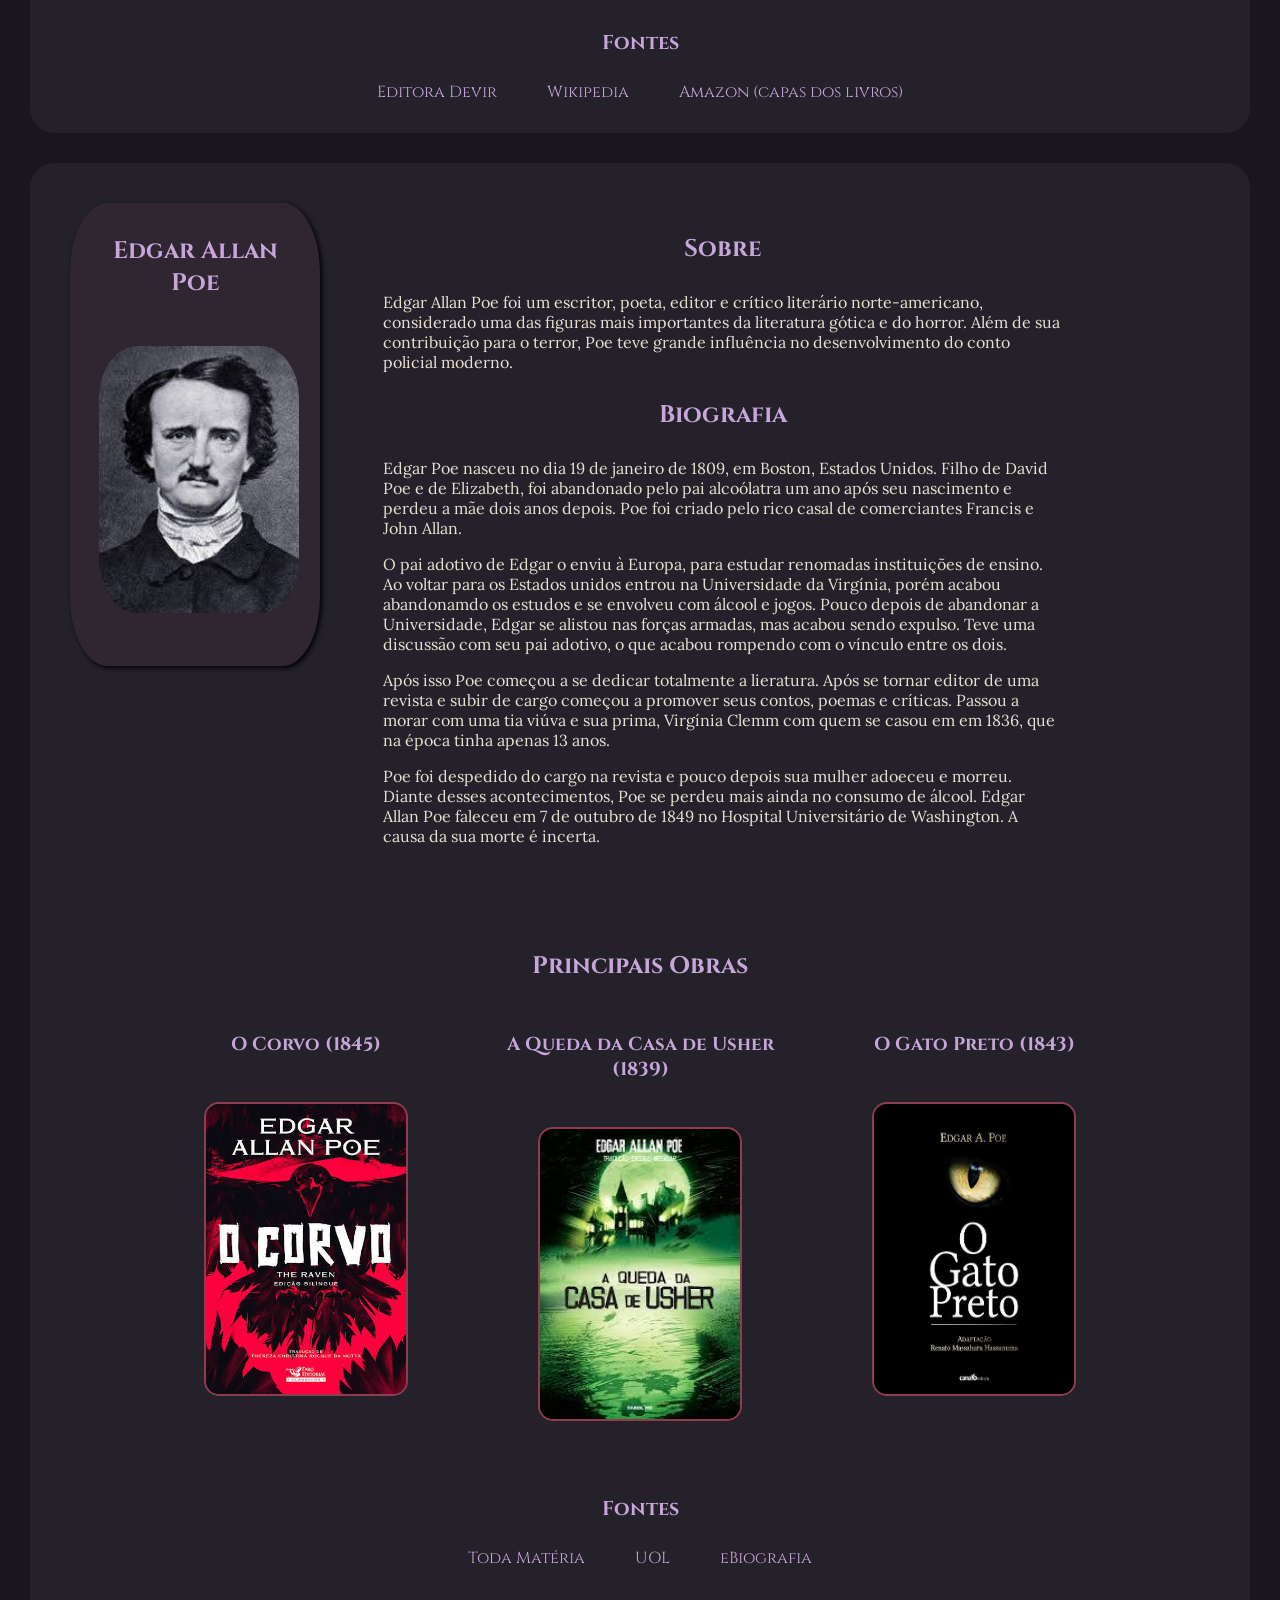
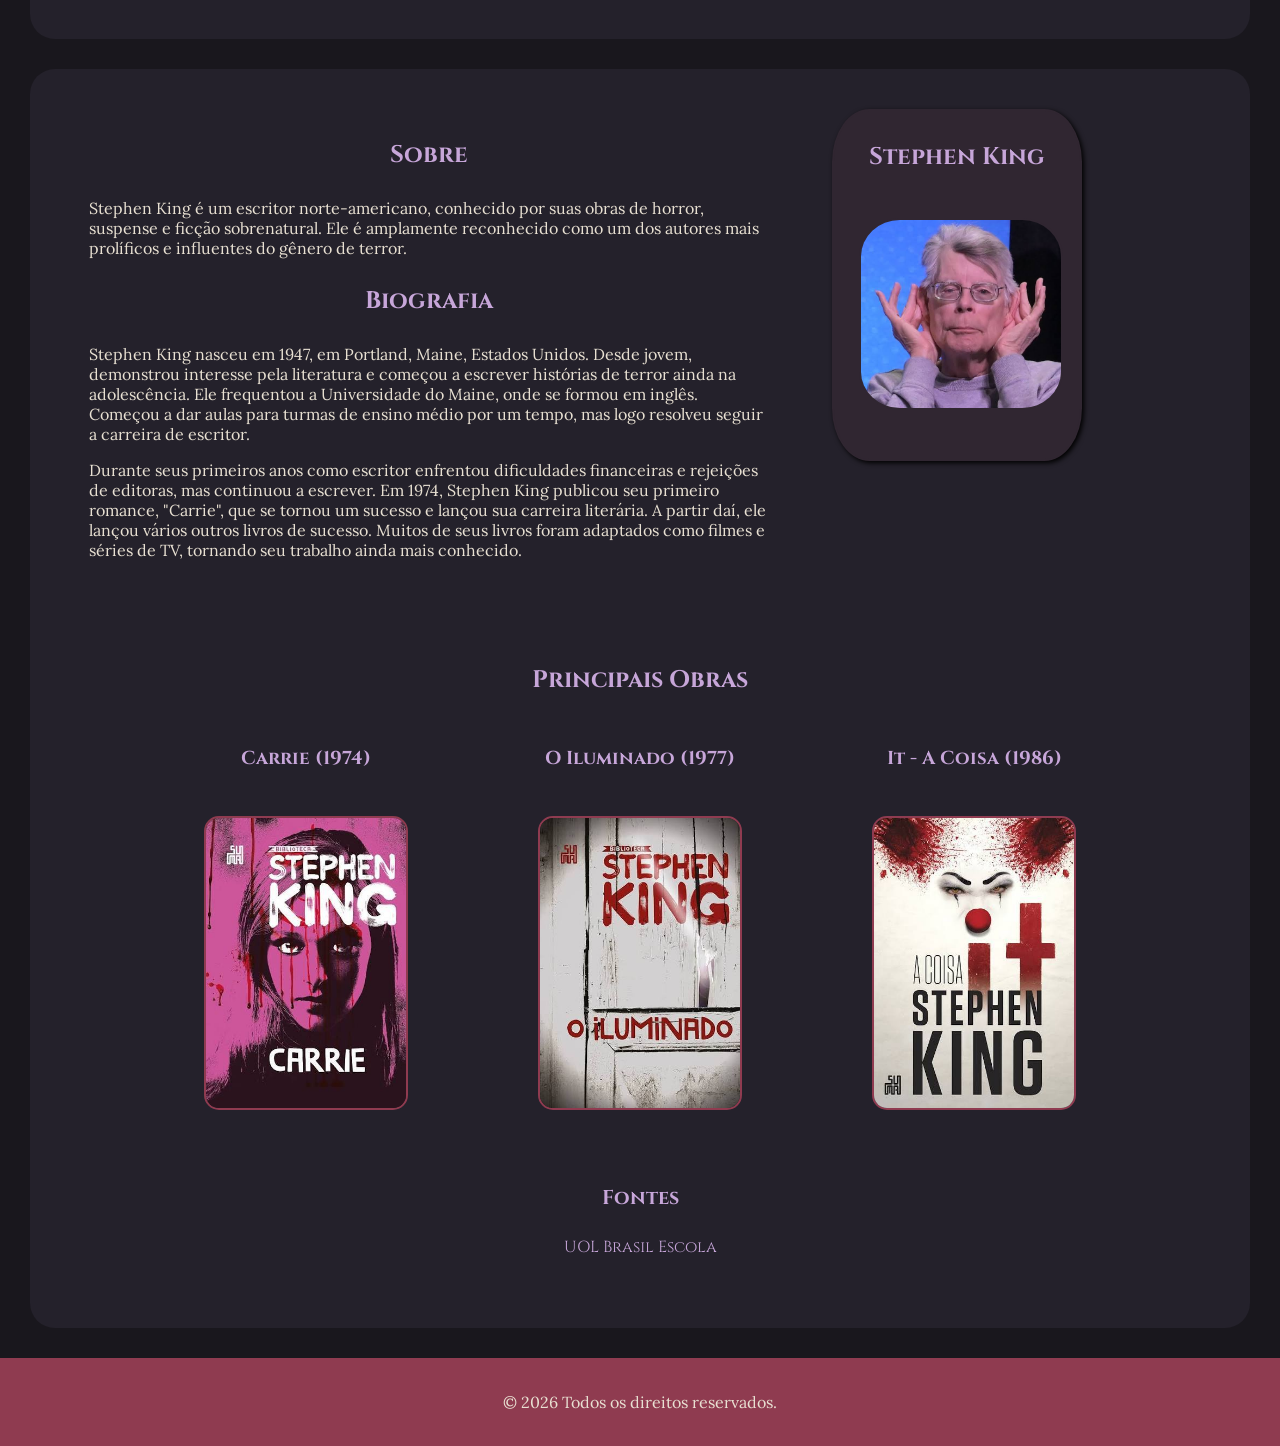
==== commit cb173cd9: "Fix HTML formatting and update footer copyright" ====
--- a/index.html
+++ b/index.html
@@ -273,7 +273,7 @@
     </section>
 
     <footer>
-        <p>Telefone: (99) 9999-9999</p>
+        <p>&copy; 2026 Todos os direitos reservados.</p>
     </footer>
 
 </body>
--- a/style.css
+++ b/style.css
@@ -47,10 +47,11 @@
     justify-content: center;
     position: sticky;
     top: 0;
-    z-index: 100;
-    /* background-color: #3b202d; */    
+    z-index: 10;    
     padding: 15px;
+    padding-top: 5px;
     font-weight: bold;
+    margin-bottom: 50px;
 }
 .menu nav{
     position: relative;
@@ -236,4 +237,4 @@
     text-align: center;
     justify-content: center;
     padding: 20px;
-}+}
